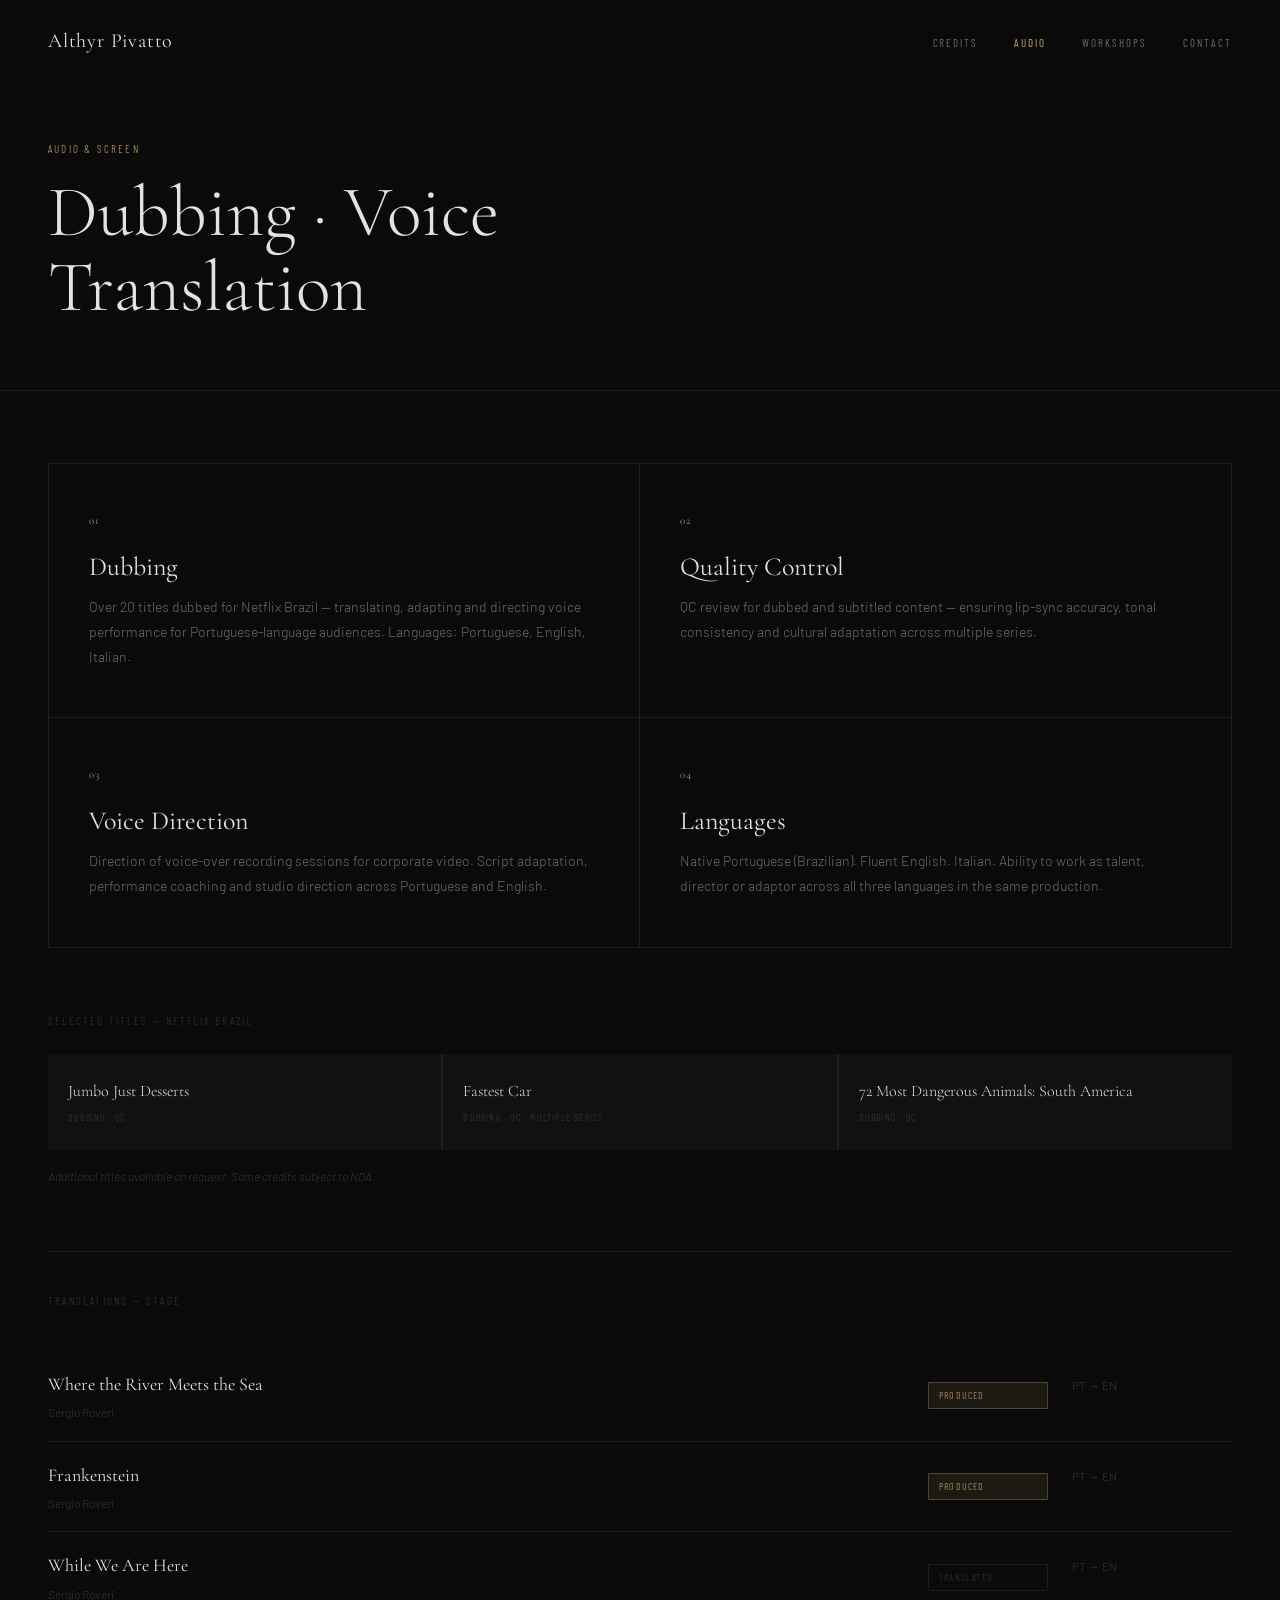
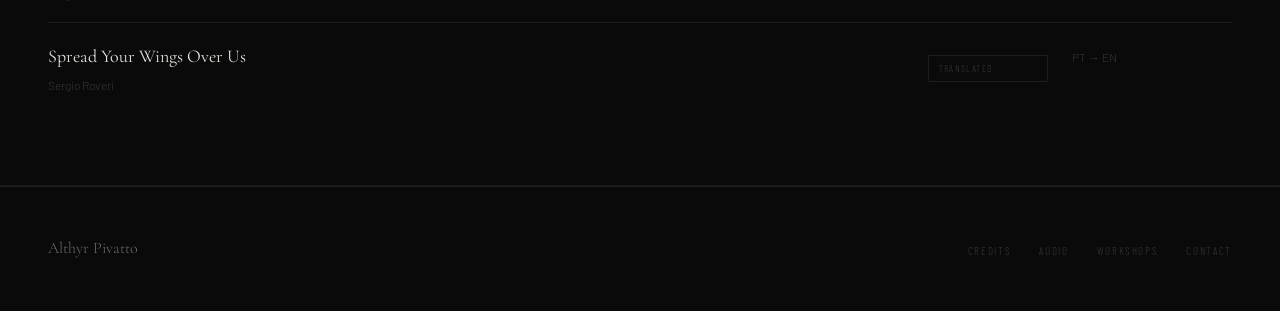
==== audio.html @ 547f7ffa "Add files via upload" ====
<!DOCTYPE html>
<html lang="en">
<head>
  <meta charset="UTF-8">
  <meta name="viewport" content="width=device-width, initial-scale=1.0">
  <title>Audio — Althyr Pivatto</title>
  <link rel="stylesheet" href="style.css">
  <style>
    .audio-grid {
      display: grid;
      grid-template-columns: 1fr 1fr;
      gap: 0;
      border: 0.5px solid var(--border);
      margin-bottom: 64px;
    }
    .audio-card {
      padding: 48px 40px;
      border-right: 0.5px solid var(--border);
      border-bottom: 0.5px solid var(--border);
    }
    .audio-card:nth-child(even) { border-right: none; }
    .audio-card:nth-last-child(-n+2) { border-bottom: none; }
    .audio-card-number {
      font-family: var(--ff-display);
      font-size: 11px;
      color: var(--accent);
      letter-spacing: 0.1em;
      margin-bottom: 20px;
    }
    .audio-card-title {
      font-family: var(--ff-display);
      font-size: 26px;
      font-weight: 400;
      color: var(--text);
      margin-bottom: 12px;
      line-height: 1.2;
    }
    .audio-card-desc {
      font-size: 14px;
      line-height: 1.8;
      color: var(--muted);
    }

    .netflix-section { margin-bottom: 64px; }
    .netflix-label {
      font-family: var(--ff-label);
      font-size: 11px;
      letter-spacing: 0.2em;
      text-transform: uppercase;
      color: var(--faint);
      margin-bottom: 24px;
    }
    .netflix-titles {
      display: grid;
      grid-template-columns: repeat(3, 1fr);
      gap: 2px;
      background: var(--border);
      margin-bottom: 16px;
    }
    .netflix-title-card {
      background: var(--surface);
      padding: 24px 20px;
    }
    .netflix-title-name {
      font-family: var(--ff-display);
      font-size: 16px;
      color: var(--text);
      margin-bottom: 4px;
    }
    .netflix-title-role {
      font-family: var(--ff-label);
      font-size: 10px;
      letter-spacing: 0.12em;
      text-transform: uppercase;
      color: var(--faint);
    }
    .netflix-note {
      font-size: 12px;
      color: var(--faint);
      font-style: italic;
    }

    .translations-section {}
    .translation-row {
      display: grid;
      grid-template-columns: 1fr 120px 160px;
      gap: 24px;
      padding: 18px 0;
      border-bottom: 0.5px solid var(--border);
      align-items: baseline;
    }
    .translation-row:last-child { border-bottom: none; }
    .translation-title {
      font-family: var(--ff-display);
      font-size: 18px;
      font-weight: 400;
      color: var(--text);
    }
    .translation-author { font-size: 12px; color: var(--faint); margin-top: 3px; }
    .translation-status {
      font-family: var(--ff-label);
      font-size: 10px;
      letter-spacing: 0.12em;
      text-transform: uppercase;
      padding: 4px 10px;
      border-radius: 1px;
      align-self: center;
    }
    .status-produced {
      background: rgba(200,169,110,0.1);
      color: var(--accent);
      border: 0.5px solid rgba(200,169,110,0.3);
    }
    .status-translated {
      color: var(--faint);
      border: 0.5px solid var(--border);
    }
    .translation-langs { font-size: 12px; color: var(--faint); }

    @media (max-width: 700px) {
      .audio-grid { grid-template-columns: 1fr; }
      .audio-card { border-right: none; }
      .netflix-titles { grid-template-columns: 1fr; }
      .translation-row { grid-template-columns: 1fr; gap: 6px; }
    }
  </style>
</head>
<body>

  <nav>
    <a href="index.html" class="nav-logo">Althyr Pivatto</a>
    <ul class="nav-links">
      <li><a href="credits.html">Credits</a></li>
      <li><a href="audio.html" class="active">Audio</a></li>
      <li><a href="teaching.html">Workshops</a></li>
      <li><a href="contact.html">Contact</a></li>
    </ul>
  </nav>

  <div class="page-header">
    <p class="eyebrow">Audio &amp; screen</p>
    <h1>Dubbing · Voice<br>Translation</h1>
  </div>

  <div class="section">

    <div class="audio-grid">
      <div class="audio-card">
        <p class="audio-card-number">01</p>
        <h2 class="audio-card-title">Dubbing</h2>
        <p class="audio-card-desc">Over 20 titles dubbed for Netflix Brazil — translating, adapting and directing voice performance for Portuguese-language audiences. Languages: Portuguese, English, Italian.</p>
      </div>
      <div class="audio-card">
        <p class="audio-card-number">02</p>
        <h2 class="audio-card-title">Quality Control</h2>
        <p class="audio-card-desc">QC review for dubbed and subtitled content — ensuring lip-sync accuracy, tonal consistency and cultural adaptation across multiple series.</p>
      </div>
      <div class="audio-card">
        <p class="audio-card-number">03</p>
        <h2 class="audio-card-title">Voice Direction</h2>
        <p class="audio-card-desc">Direction of voice-over recording sessions for corporate video. Script adaptation, performance coaching and studio direction across Portuguese and English.</p>
      </div>
      <div class="audio-card">
        <p class="audio-card-number">04</p>
        <h2 class="audio-card-title">Languages</h2>
        <p class="audio-card-desc">Native Portuguese (Brazilian). Fluent English. Italian. Ability to work as talent, director or adaptor across all three languages in the same production.</p>
      </div>
    </div>

    <div class="netflix-section">
      <p class="netflix-label">Selected titles — Netflix Brazil</p>
      <div class="netflix-titles">
        <div class="netflix-title-card">
          <p class="netflix-title-name">Jumbo Just Desserts</p>
          <p class="netflix-title-role">Dubbing · QC</p>
        </div>
        <div class="netflix-title-card">
          <p class="netflix-title-name">Fastest Car</p>
          <p class="netflix-title-role">Dubbing · QC · Multiple series</p>
        </div>
        <div class="netflix-title-card">
          <p class="netflix-title-name">72 Most Dangerous Animals: South America</p>
          <p class="netflix-title-role">Dubbing · QC</p>
        </div>
      </div>
      <p class="netflix-note">Additional titles available on request. Some credits subject to NDA.</p>
    </div>

    <hr class="divider">

    <p class="section-label">Translations — stage</p>
    <div class="translations-section">

      <div class="translation-row">
        <div>
          <p class="translation-title">Where the River Meets the Sea</p>
          <p class="translation-author">Sergio Roveri</p>
        </div>
        <span class="translation-status status-produced">Produced</span>
        <p class="translation-langs">PT → EN</p>
      </div>

      <div class="translation-row">
        <div>
          <p class="translation-title">Frankenstein</p>
          <p class="translation-author">Sergio Roveri</p>
        </div>
        <span class="translation-status status-produced">Produced</span>
        <p class="translation-langs">PT → EN</p>
      </div>

      <div class="translation-row">
        <div>
          <p class="translation-title">While We Are Here</p>
          <p class="translation-author">Sergio Roveri</p>
        </div>
        <span class="translation-status status-translated">Translated</span>
        <p class="translation-langs">PT → EN</p>
      </div>

      <div class="translation-row">
        <div>
          <p class="translation-title">Spread Your Wings Over Us</p>
          <p class="translation-author">Sergio Roveri</p>
        </div>
        <span class="translation-status status-translated">Translated</span>
        <p class="translation-langs">PT → EN</p>
      </div>

    </div>

  </div>

  <footer>
    <span class="footer-name">Althyr Pivatto</span>
    <ul class="footer-links">
      <li><a href="credits.html">Credits</a></li>
      <li><a href="audio.html">Audio</a></li>
      <li><a href="teaching.html">Workshops</a></li>
      <li><a href="contact.html">Contact</a></li>
    </ul>
  </footer>

</body>
</html>
---- style.css ----
@import url('https://fonts.googleapis.com/css2?family=Cormorant+Garamond:ital,wght@0,300;0,400;0,500;1,300;1,400&family=Barlow:wght@300;400;500&family=Barlow+Condensed:wght@300;400;500&display=swap');

*, *::before, *::after { box-sizing: border-box; margin: 0; padding: 0; }

:root {
  --black: #0a0a0a;
  --surface: #111111;
  --surface2: #181818;
  --border: rgba(255,255,255,0.08);
  --border2: rgba(255,255,255,0.14);
  --text: #e4e2dc;
  --muted: rgba(228,226,220,0.45);
  --faint: rgba(228,226,220,0.2);
  --accent: #c8a96e;
  --accent2: #8b4a2a;
  --ff-display: 'Cormorant Garamond', Georgia, serif;
  --ff-body: 'Barlow', sans-serif;
  --ff-label: 'Barlow Condensed', sans-serif;
}

html { scroll-behavior: smooth; }

body {
  background: var(--black);
  color: var(--text);
  font-family: var(--ff-body);
  font-weight: 300;
  font-size: 16px;
  line-height: 1.7;
  min-height: 100vh;
}

a { color: inherit; text-decoration: none; }

img { display: block; max-width: 100%; }

/* ── NAV ── */
nav {
  position: fixed;
  top: 0; left: 0; right: 0;
  z-index: 100;
  display: flex;
  align-items: center;
  justify-content: space-between;
  padding: 24px 48px;
  background: linear-gradient(to bottom, rgba(10,10,10,0.95) 0%, transparent 100%);
}

.nav-logo {
  font-family: var(--ff-display);
  font-size: 20px;
  font-weight: 400;
  letter-spacing: 0.04em;
  color: var(--text);
  transition: opacity 0.2s;
}
.nav-logo:hover { opacity: 0.7; }

.nav-links {
  display: flex;
  gap: 36px;
  list-style: none;
}

.nav-links a {
  font-family: var(--ff-label);
  font-size: 11px;
  font-weight: 400;
  letter-spacing: 0.18em;
  text-transform: uppercase;
  color: var(--muted);
  transition: color 0.2s;
}
.nav-links a:hover { color: var(--text); }
.nav-links a.active { color: var(--accent); }

/* ── PAGE HEADER (inner pages) ── */
.page-header {
  padding: 140px 48px 64px;
  border-bottom: 0.5px solid var(--border);
}

.page-header .eyebrow {
  font-family: var(--ff-label);
  font-size: 11px;
  letter-spacing: 0.2em;
  text-transform: uppercase;
  color: var(--accent);
  margin-bottom: 16px;
}

.page-header h1 {
  font-family: var(--ff-display);
  font-size: clamp(42px, 6vw, 72px);
  font-weight: 300;
  line-height: 1.05;
  color: var(--text);
}

/* ── SECTIONS ── */
.section {
  padding: 72px 48px;
  border-bottom: 0.5px solid var(--border);
}

.section-label {
  font-family: var(--ff-label);
  font-size: 11px;
  letter-spacing: 0.2em;
  text-transform: uppercase;
  color: var(--faint);
  margin-bottom: 40px;
}

/* ── FOOTER ── */
footer {
  padding: 48px;
  display: flex;
  align-items: center;
  justify-content: space-between;
  border-top: 0.5px solid var(--border);
}

.footer-name {
  font-family: var(--ff-display);
  font-size: 16px;
  color: var(--muted);
}

.footer-links {
  display: flex;
  gap: 28px;
  list-style: none;
}

.footer-links a {
  font-family: var(--ff-label);
  font-size: 11px;
  letter-spacing: 0.15em;
  text-transform: uppercase;
  color: var(--faint);
  transition: color 0.2s;
}
.footer-links a:hover { color: var(--muted); }

/* ── UTILITIES ── */
.divider {
  border: none;
  border-top: 0.5px solid var(--border);
  margin: 40px 0;
}

@media (max-width: 768px) {
  nav { padding: 20px 24px; }
  .nav-links { gap: 20px; }
  .page-header { padding: 120px 24px 48px; }
  .section { padding: 48px 24px; }
  footer { padding: 32px 24px; flex-direction: column; gap: 20px; text-align: center; }
}
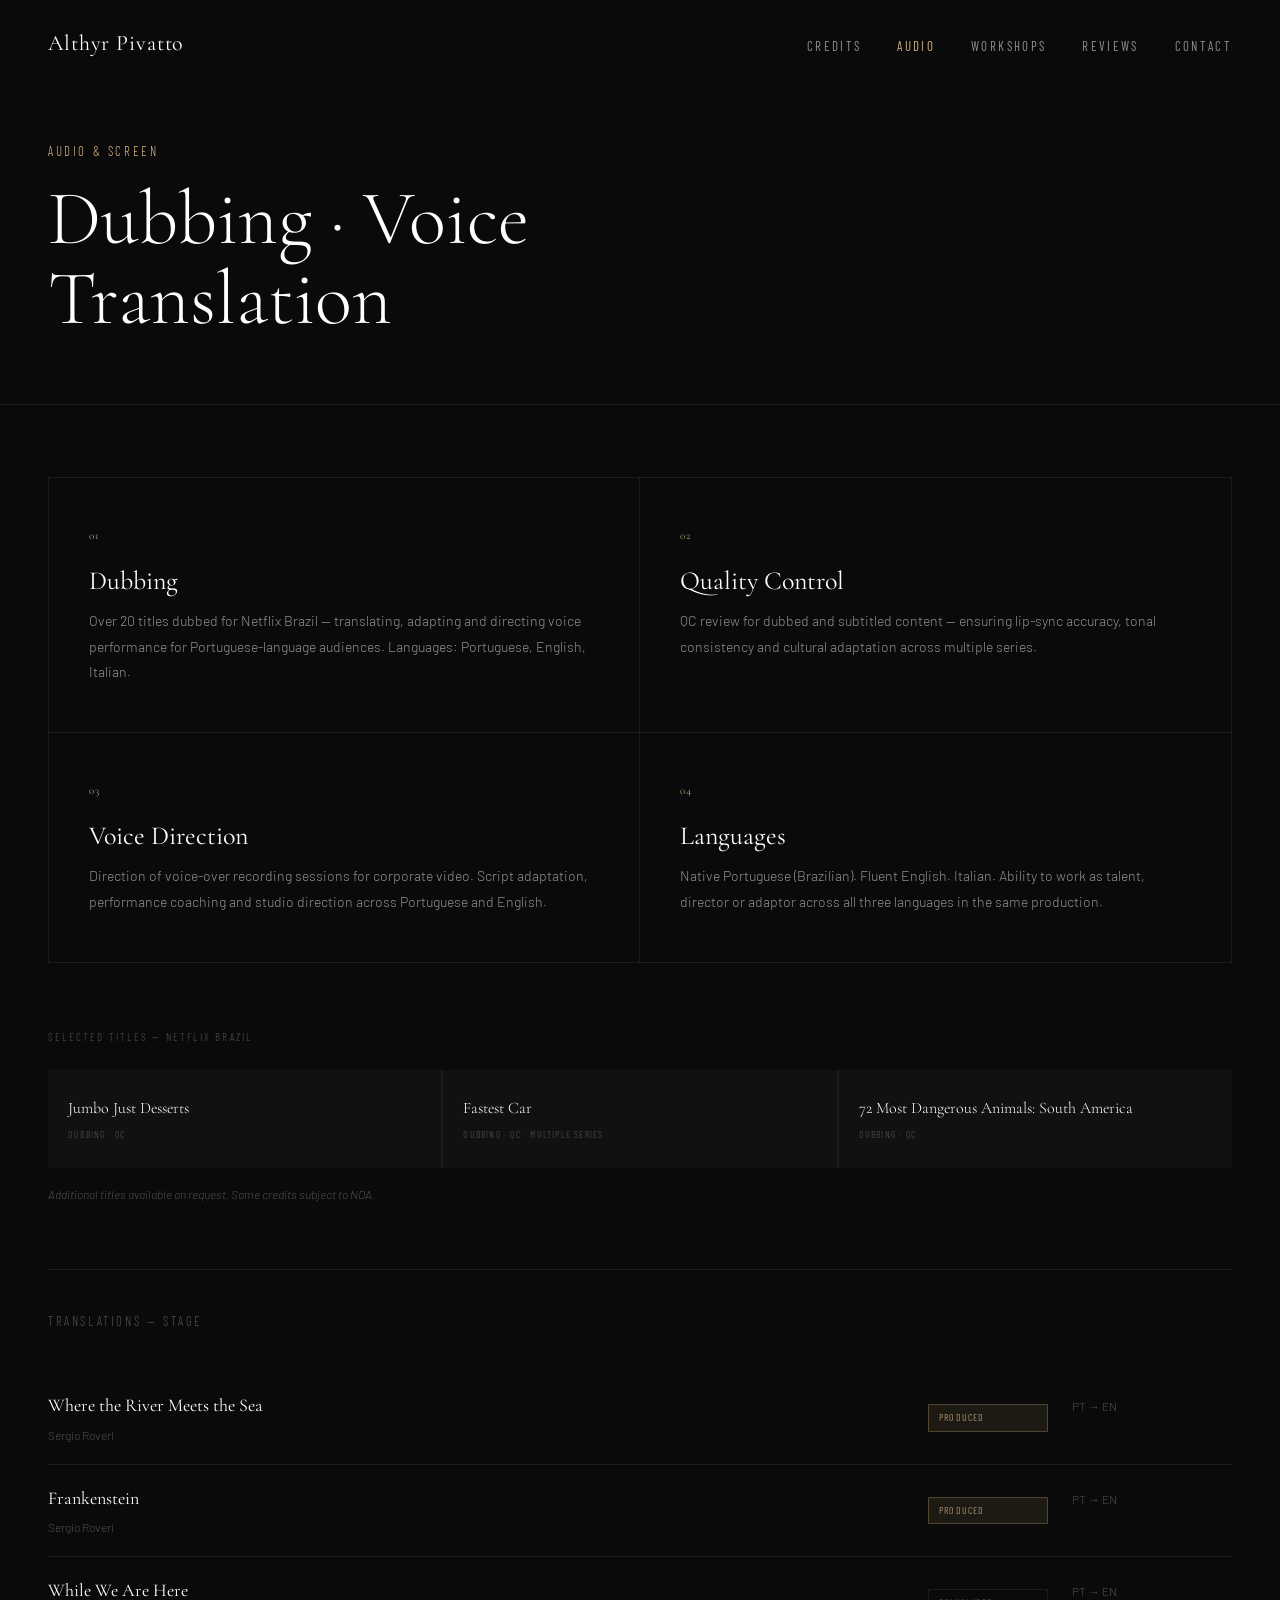
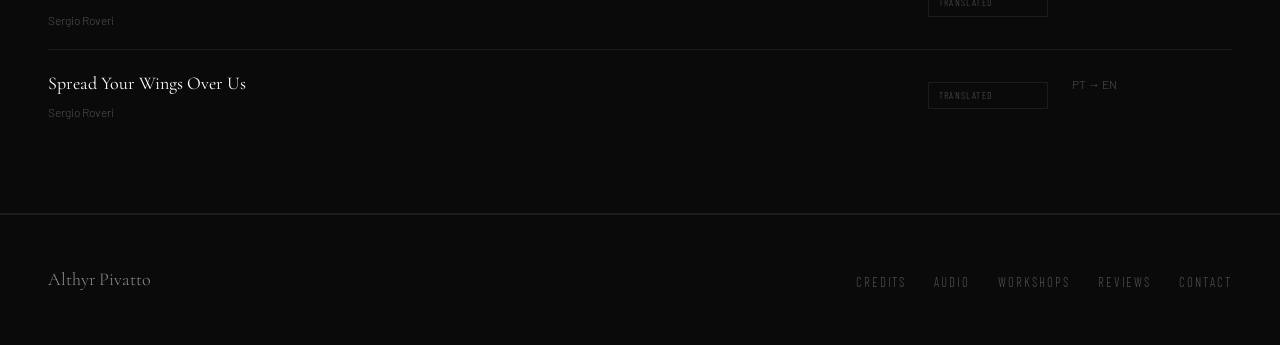
==== commit fc1e2903: "Add files via upload" ====
--- a/audio.html
+++ b/audio.html
@@ -133,6 +133,7 @@
       <li><a href="credits.html">Credits</a></li>
       <li><a href="audio.html" class="active">Audio</a></li>
       <li><a href="teaching.html">Workshops</a></li>
+      <li><a href="reviews.html">Reviews</a></li>
       <li><a href="contact.html">Contact</a></li>
     </ul>
   </nav>
@@ -237,6 +238,7 @@
       <li><a href="credits.html">Credits</a></li>
       <li><a href="audio.html">Audio</a></li>
       <li><a href="teaching.html">Workshops</a></li>
+      <li><a href="reviews.html">Reviews</a></li>
       <li><a href="contact.html">Contact</a></li>
     </ul>
   </footer>
--- a/style.css
+++ b/style.css
@@ -8,11 +8,11 @@
   --surface2: #181818;
   --border: rgba(255,255,255,0.08);
   --border2: rgba(255,255,255,0.14);
-  --text: #e4e2dc;
-  --muted: rgba(228,226,220,0.45);
-  --faint: rgba(228,226,220,0.2);
-  --accent: #c8a96e;
-  --accent2: #8b4a2a;
+  --text: #ffffff;
+  --muted: rgba(255,255,255,0.55);
+  --faint: rgba(255,255,255,0.28);
+  --accent: #d4b483;
+  --accent2: #9a5530;
   --ff-display: 'Cormorant Garamond', Georgia, serif;
   --ff-body: 'Barlow', sans-serif;
   --ff-label: 'Barlow Condensed', sans-serif;
@@ -25,8 +25,8 @@
   color: var(--text);
   font-family: var(--ff-body);
   font-weight: 300;
-  font-size: 16px;
-  line-height: 1.7;
+  font-size: 19px;
+  line-height: 1.75;
   min-height: 100vh;
 }
 
@@ -48,7 +48,7 @@
 
 .nav-logo {
   font-family: var(--ff-display);
-  font-size: 20px;
+  font-size: 22px;
   font-weight: 400;
   letter-spacing: 0.04em;
   color: var(--text);
@@ -64,7 +64,7 @@
 
 .nav-links a {
   font-family: var(--ff-label);
-  font-size: 11px;
+  font-size: 13px;
   font-weight: 400;
   letter-spacing: 0.18em;
   text-transform: uppercase;
@@ -82,7 +82,7 @@
 
 .page-header .eyebrow {
   font-family: var(--ff-label);
-  font-size: 11px;
+  font-size: 13px;
   letter-spacing: 0.2em;
   text-transform: uppercase;
   color: var(--accent);
@@ -91,7 +91,7 @@
 
 .page-header h1 {
   font-family: var(--ff-display);
-  font-size: clamp(42px, 6vw, 72px);
+  font-size: clamp(48px, 6vw, 80px);
   font-weight: 300;
   line-height: 1.05;
   color: var(--text);
@@ -105,7 +105,7 @@
 
 .section-label {
   font-family: var(--ff-label);
-  font-size: 11px;
+  font-size: 13px;
   letter-spacing: 0.2em;
   text-transform: uppercase;
   color: var(--faint);
@@ -123,7 +123,7 @@
 
 .footer-name {
   font-family: var(--ff-display);
-  font-size: 16px;
+  font-size: 18px;
   color: var(--muted);
 }
 
@@ -135,7 +135,7 @@
 
 .footer-links a {
   font-family: var(--ff-label);
-  font-size: 11px;
+  font-size: 13px;
   letter-spacing: 0.15em;
   text-transform: uppercase;
   color: var(--faint);
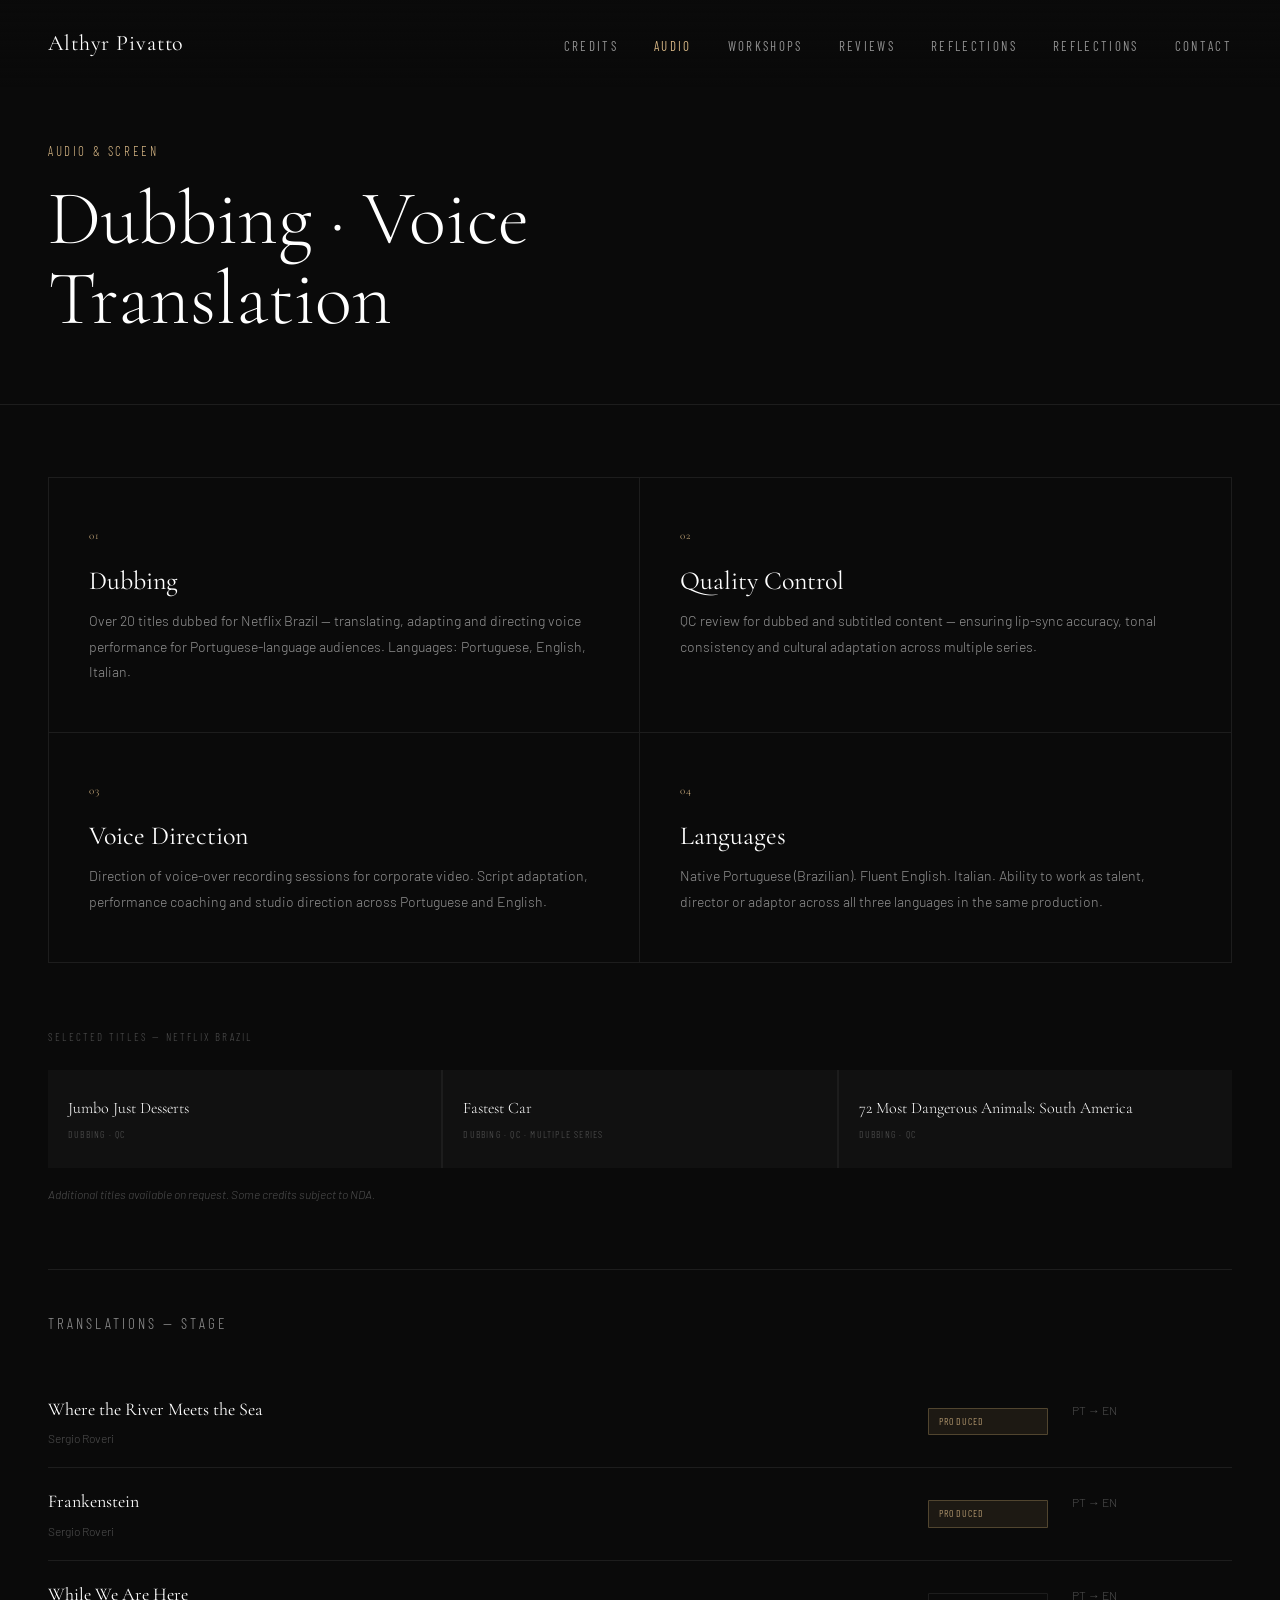
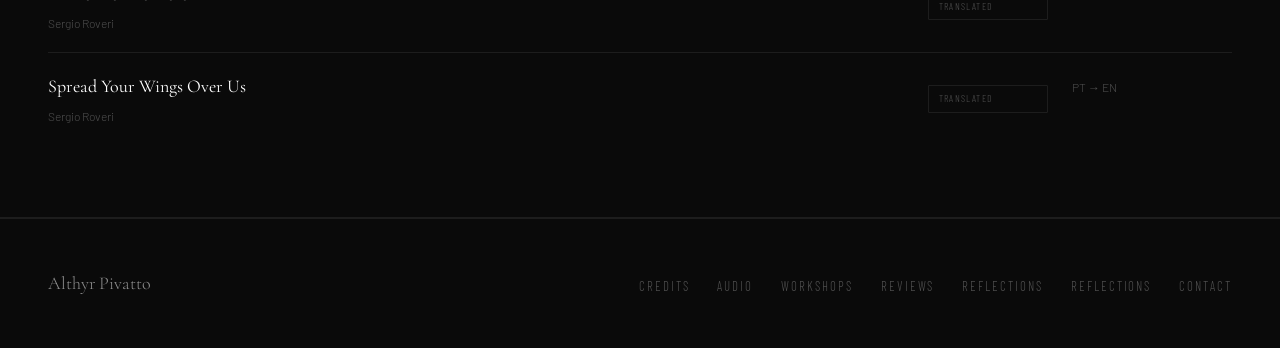
==== commit 615630e1: "Add files via upload" ====
--- a/audio.html
+++ b/audio.html
@@ -134,6 +134,8 @@
       <li><a href="audio.html" class="active">Audio</a></li>
       <li><a href="teaching.html">Workshops</a></li>
       <li><a href="reviews.html">Reviews</a></li>
+      <li><a href="reflections.html">Reflections</a></li>
+      <li><a href="reflections.html">Reflections</a></li>
       <li><a href="contact.html">Contact</a></li>
     </ul>
   </nav>
@@ -239,6 +241,8 @@
       <li><a href="audio.html">Audio</a></li>
       <li><a href="teaching.html">Workshops</a></li>
       <li><a href="reviews.html">Reviews</a></li>
+      <li><a href="reflections.html">Reflections</a></li>
+      <li><a href="reflections.html">Reflections</a></li>
       <li><a href="contact.html">Contact</a></li>
     </ul>
   </footer>
--- a/style.css
+++ b/style.css
@@ -105,10 +105,10 @@
 
 .section-label {
   font-family: var(--ff-label);
-  font-size: 13px;
+  font-size: 15px;
   letter-spacing: 0.2em;
   text-transform: uppercase;
-  color: var(--faint);
+color: rgba(255,255,255,0.55);
   margin-bottom: 40px;
 }
 
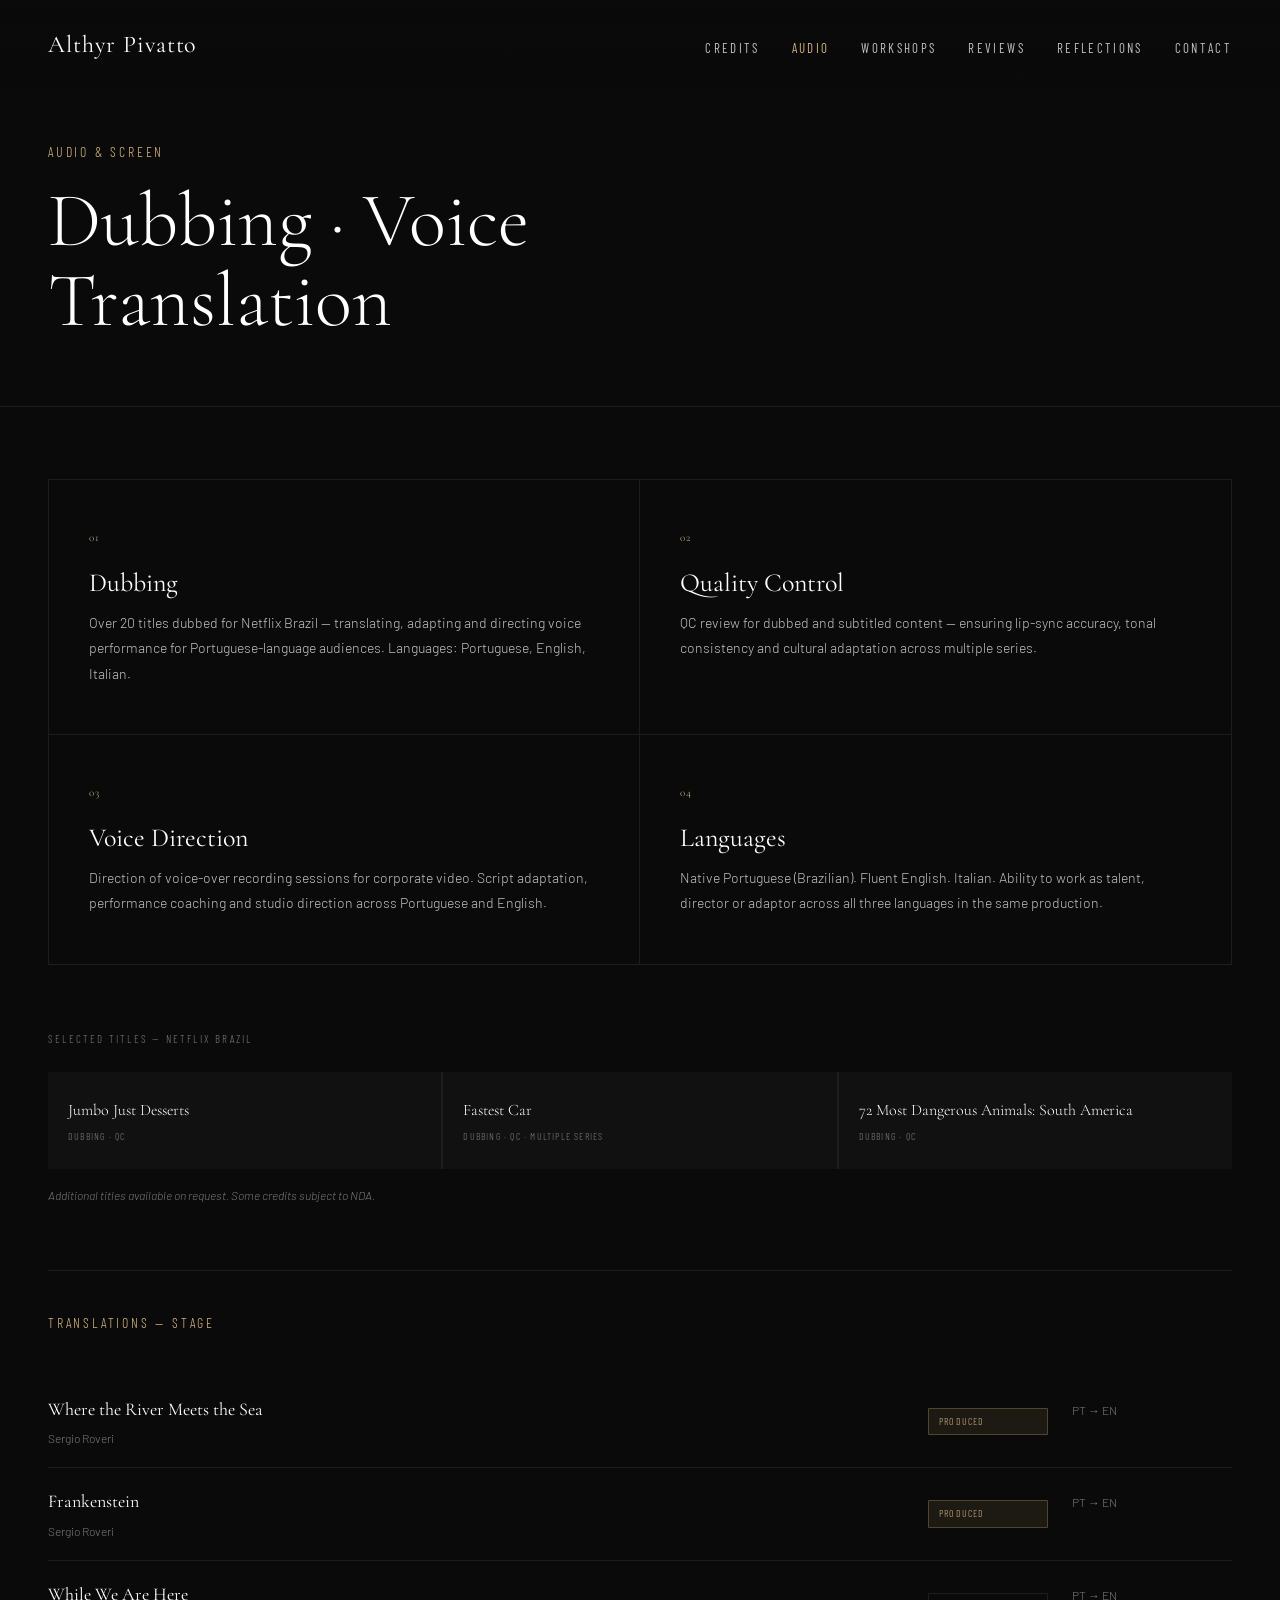
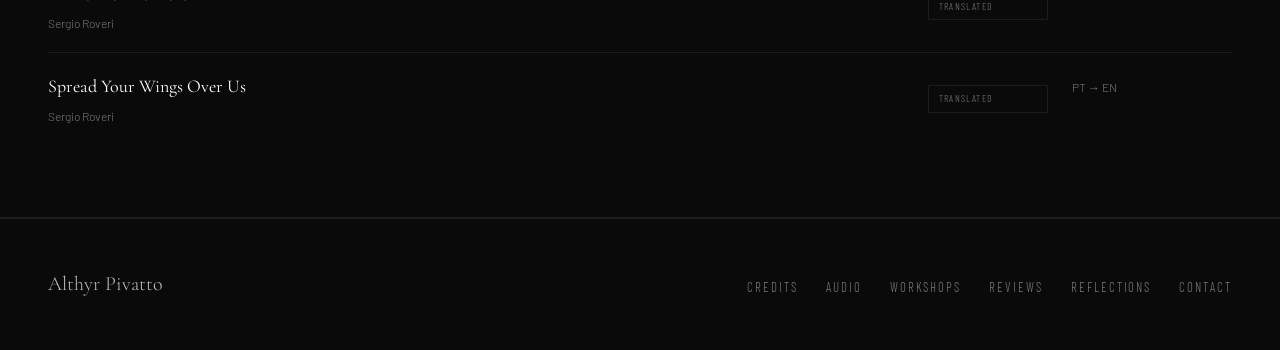
==== commit 53ad628a: "Add files via upload" ====
--- a/audio.html
+++ b/audio.html
@@ -135,7 +135,7 @@
       <li><a href="teaching.html">Workshops</a></li>
       <li><a href="reviews.html">Reviews</a></li>
       <li><a href="reflections.html">Reflections</a></li>
-      <li><a href="reflections.html">Reflections</a></li>
+      
       <li><a href="contact.html">Contact</a></li>
     </ul>
   </nav>
@@ -242,7 +242,7 @@
       <li><a href="teaching.html">Workshops</a></li>
       <li><a href="reviews.html">Reviews</a></li>
       <li><a href="reflections.html">Reflections</a></li>
-      <li><a href="reflections.html">Reflections</a></li>
+      
       <li><a href="contact.html">Contact</a></li>
     </ul>
   </footer>
--- a/style.css
+++ b/style.css
@@ -7,10 +7,10 @@
   --surface: #111111;
   --surface2: #181818;
   --border: rgba(255,255,255,0.08);
-  --border2: rgba(255,255,255,0.14);
+  --border2: rgba(255,255,255,0.18);
   --text: #ffffff;
-  --muted: rgba(255,255,255,0.55);
-  --faint: rgba(255,255,255,0.28);
+  --muted: rgba(255,255,255,0.75);
+  --faint: rgba(255,255,255,0.45);
   --accent: #d4b483;
   --accent2: #9a5530;
   --ff-display: 'Cormorant Garamond', Georgia, serif;
@@ -25,7 +25,7 @@
   color: var(--text);
   font-family: var(--ff-body);
   font-weight: 300;
-  font-size: 19px;
+  font-size: 20px;
   line-height: 1.75;
   min-height: 100vh;
 }
@@ -48,7 +48,7 @@
 
 .nav-logo {
   font-family: var(--ff-display);
-  font-size: 22px;
+  font-size: 24px;
   font-weight: 400;
   letter-spacing: 0.04em;
   color: var(--text);
@@ -58,7 +58,7 @@
 
 .nav-links {
   display: flex;
-  gap: 36px;
+  gap: 32px;
   list-style: none;
 }
 
@@ -82,7 +82,7 @@
 
 .page-header .eyebrow {
   font-family: var(--ff-label);
-  font-size: 13px;
+  font-size: 14px;
   letter-spacing: 0.2em;
   text-transform: uppercase;
   color: var(--accent);
@@ -91,7 +91,7 @@
 
 .page-header h1 {
   font-family: var(--ff-display);
-  font-size: clamp(48px, 6vw, 80px);
+  font-size: clamp(52px, 6vw, 84px);
   font-weight: 300;
   line-height: 1.05;
   color: var(--text);
@@ -105,10 +105,10 @@
 
 .section-label {
   font-family: var(--ff-label);
-  font-size: 15px;
+  font-size: 14px;
   letter-spacing: 0.2em;
   text-transform: uppercase;
-color: rgba(255,255,255,0.55);
+  color: var(--accent);
   margin-bottom: 40px;
 }
 
@@ -123,7 +123,7 @@
 
 .footer-name {
   font-family: var(--ff-display);
-  font-size: 18px;
+  font-size: 20px;
   color: var(--muted);
 }
 
@@ -141,7 +141,7 @@
   color: var(--faint);
   transition: color 0.2s;
 }
-.footer-links a:hover { color: var(--muted); }
+.footer-links a:hover { color: var(--text); }
 
 /* ── UTILITIES ── */
 .divider {
@@ -152,7 +152,8 @@
 
 @media (max-width: 768px) {
   nav { padding: 20px 24px; }
-  .nav-links { gap: 20px; }
+  .nav-links { gap: 16px; }
+  .nav-links a { font-size: 11px; }
   .page-header { padding: 120px 24px 48px; }
   .section { padding: 48px 24px; }
   footer { padding: 32px 24px; flex-direction: column; gap: 20px; text-align: center; }
